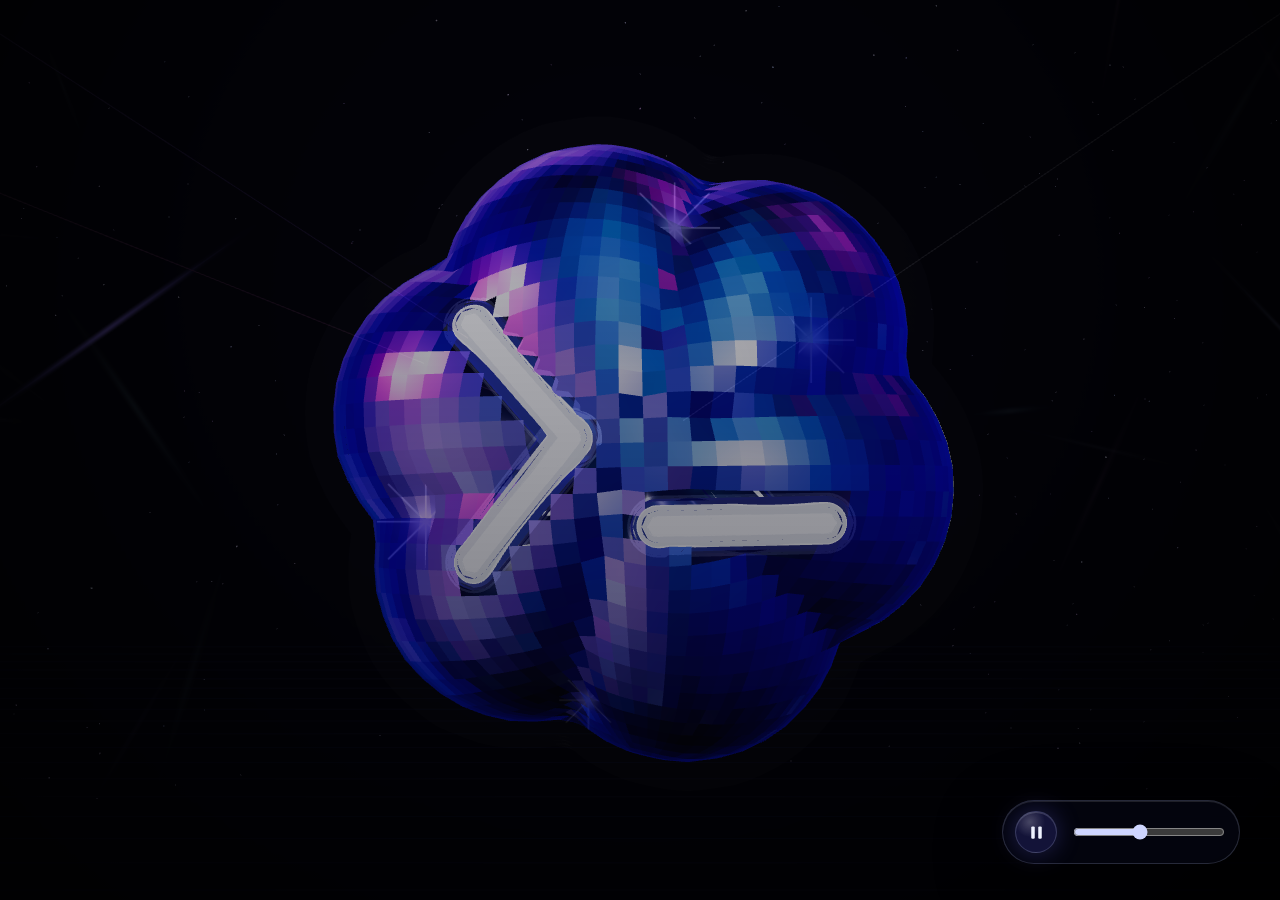
==== codex-disco-render/index.html @ 7bdb6193 "Add Codex disco render page" ====
<!doctype html>
<html lang="en">
  <head>
    <meta charset="UTF-8" />
    <meta name="viewport" content="width=device-width, initial-scale=1.0" />
    <meta
      name="description"
      content="A rotating 3D Codex disco icon rendered with Three.js."
    />
    <meta name="theme-color" content="#05062d" />
    <title>Codex Disco</title>
    <link rel="icon" href="./assets/codex-icon.png" />
    <link rel="stylesheet" href="./styles.css" />
  </head>
  <body>
    <main id="app" aria-label="Rotating 3D Codex disco icon">
      <canvas id="scene" aria-label="Three dimensional rotating disco ball"></canvas>

      <div class="ui">
        <button
          id="toggle-motion"
          class="icon-button"
          type="button"
          aria-label="Pause rotation"
          title="Pause rotation"
        >
          <svg class="pause-icon" viewBox="0 0 24 24" aria-hidden="true">
            <rect x="6" y="5" width="4" height="14" rx="1.4"></rect>
            <rect x="14" y="5" width="4" height="14" rx="1.4"></rect>
          </svg>
          <svg class="play-icon" viewBox="0 0 24 24" aria-hidden="true">
            <path d="M8 5.5v13l11-6.5z"></path>
          </svg>
        </button>
        <input
          id="speed"
          class="speed"
          type="range"
          min="0.35"
          max="1.85"
          value="1"
          step="0.05"
          aria-label="Rotation speed"
        />
      </div>
    </main>

    <script type="module" src="./src/app.js"></script>
  </body>
</html>
---- codex-disco-render/styles.css ----
:root {
  color-scheme: dark;
  background: #02020a;
  font-family:
    Inter, ui-sans-serif, system-ui, -apple-system, BlinkMacSystemFont, "Segoe UI",
    sans-serif;
}

* {
  box-sizing: border-box;
}

html,
body,
#app {
  width: 100%;
  height: 100%;
  margin: 0;
  overflow: hidden;
}

body {
  background:
    radial-gradient(circle at 50% 28%, rgba(72, 44, 188, 0.28), transparent 28rem),
    radial-gradient(circle at 18% 72%, rgba(35, 107, 255, 0.2), transparent 24rem),
    radial-gradient(circle at 82% 70%, rgba(255, 66, 206, 0.16), transparent 24rem),
    #02020a;
}

#app {
  position: relative;
}

#scene {
  display: block;
  width: 100%;
  height: 100%;
  cursor: grab;
  touch-action: none;
}

.is-dragging-scene #scene {
  cursor: grabbing;
}

#app::before,
#app::after {
  position: absolute;
  inset: 0;
  content: "";
  pointer-events: none;
}

#app::before {
  background:
    linear-gradient(rgba(255, 255, 255, 0.025) 1px, transparent 1px),
    linear-gradient(90deg, rgba(255, 255, 255, 0.018) 1px, transparent 1px);
  background-size: 42px 42px;
  mask-image: radial-gradient(circle at center, transparent 24%, black 100%);
  opacity: 0.2;
}

#app::after {
  background:
    radial-gradient(circle at center, transparent 38%, rgba(0, 0, 0, 0.68) 100%),
    linear-gradient(180deg, rgba(1, 2, 16, 0.18), rgba(1, 2, 16, 0.6));
  mix-blend-mode: multiply;
}

.ui {
  position: absolute;
  right: clamp(16px, 4vw, 40px);
  bottom: clamp(16px, 4vw, 36px);
  z-index: 2;
  display: flex;
  align-items: center;
  gap: 14px;
  padding: 10px 12px;
  border: 1px solid rgba(197, 210, 255, 0.18);
  border-radius: 999px;
  background: rgba(8, 9, 26, 0.48);
  box-shadow:
    0 20px 70px rgba(0, 0, 0, 0.34),
    inset 0 1px 0 rgba(255, 255, 255, 0.11);
  backdrop-filter: blur(18px);
}

.icon-button {
  display: grid;
  width: 42px;
  height: 42px;
  padding: 0;
  place-items: center;
  color: #eef2ff;
  border: 1px solid rgba(204, 215, 255, 0.2);
  border-radius: 50%;
  background:
    radial-gradient(circle at 35% 25%, rgba(255, 255, 255, 0.22), transparent 38%),
    rgba(95, 91, 255, 0.18);
  box-shadow:
    0 0 24px rgba(110, 106, 255, 0.28),
    inset 0 1px 0 rgba(255, 255, 255, 0.16);
  cursor: pointer;
}

.icon-button:hover {
  border-color: rgba(240, 244, 255, 0.46);
  box-shadow:
    0 0 32px rgba(141, 117, 255, 0.42),
    inset 0 1px 0 rgba(255, 255, 255, 0.22);
}

.icon-button:focus-visible,
.speed:focus-visible {
  outline: 2px solid rgba(255, 255, 255, 0.82);
  outline-offset: 4px;
}

.icon-button svg {
  width: 21px;
  height: 21px;
  fill: currentColor;
}

.icon-button .play-icon {
  display: none;
}

.icon-button.is-paused .pause-icon {
  display: none;
}

.icon-button.is-paused .play-icon {
  display: block;
}

.speed {
  width: clamp(88px, 14vw, 152px);
  accent-color: #cfd6ff;
}

@media (max-width: 600px) {
  .ui {
    right: 50%;
    bottom: 18px;
    transform: translateX(50%);
  }
}

@media (prefers-reduced-motion: reduce) {
  .ui {
    box-shadow: inset 0 1px 0 rgba(255, 255, 255, 0.11);
  }
}
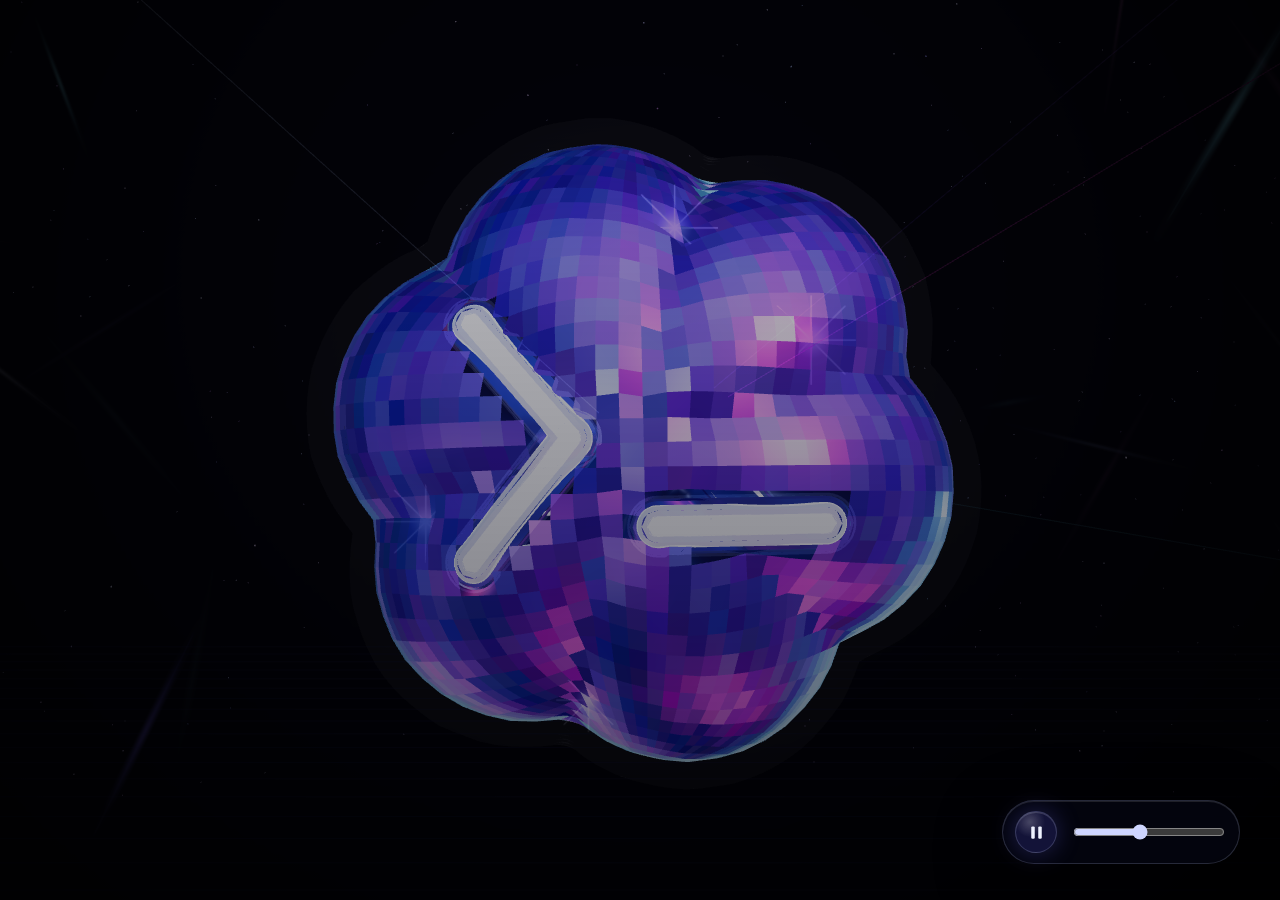
==== commit f49f8d78: "Bust Codex disco app cache" ====
--- a/codex-disco-render/index.html
+++ b/codex-disco-render/index.html
@@ -45,6 +45,6 @@
       </div>
     </main>
 
-    <script type="module" src="./src/app.js"></script>
+    <script type="module" src="./src/app.js?v=20260531-color-balance"></script>
   </body>
 </html>
